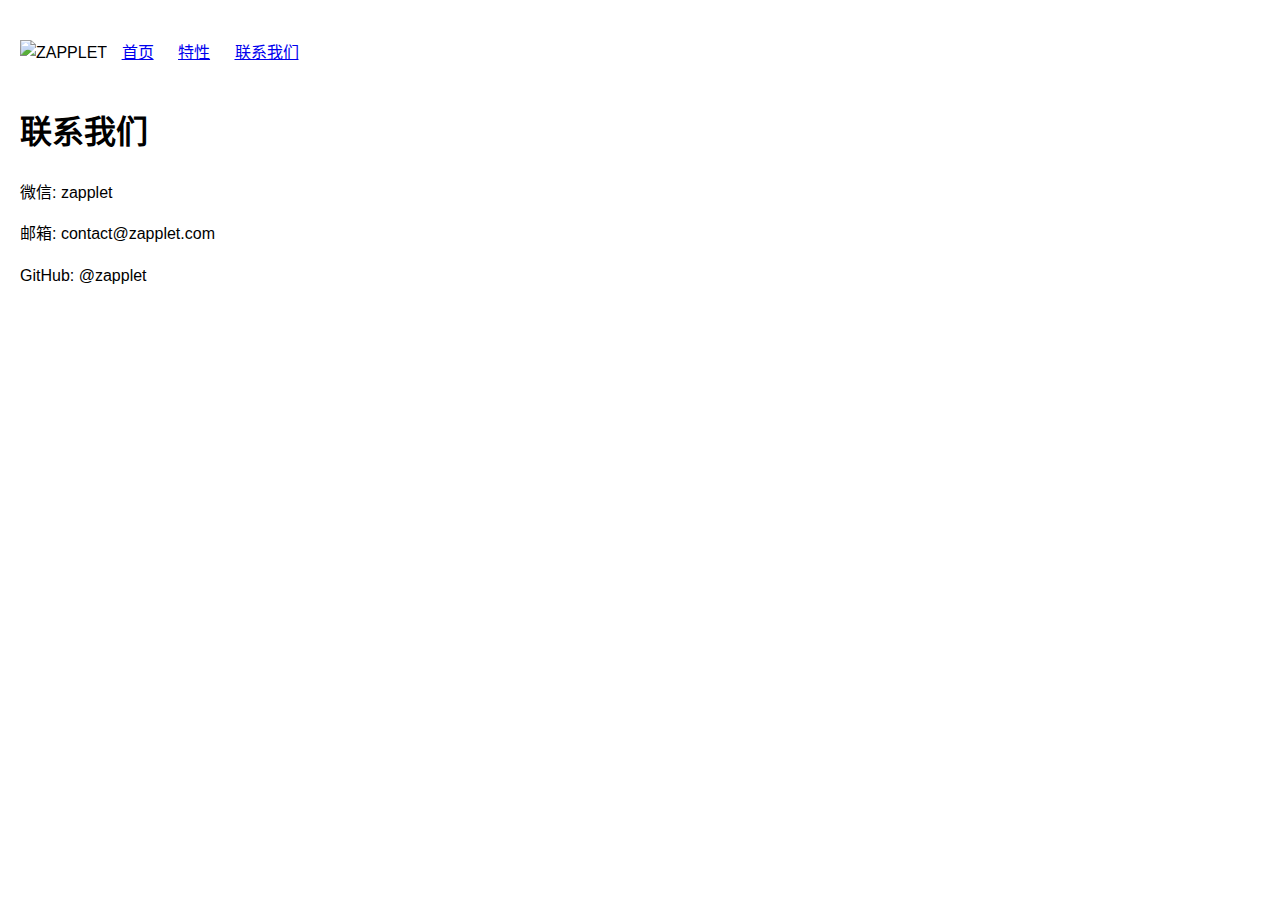
==== contact.html @ 9c32794b "Create contact.html" ====
<!DOCTYPE html>
<html lang="zh-CN">
<head>
    <meta charset="UTF-8">
    <meta name="viewport" content="width=device-width, initial-scale=1.0">
    <title>联系我们 - ZAPPLET</title>
    <link rel="icon" type="image/x-icon" href="favicon.ico">
    <style>
        body {
            font-family: -apple-system, BlinkMacSystemFont, "Segoe UI", Roboto, sans-serif;
            margin: 0;
            padding: 20px;
            line-height: 1.6;
        }
        .logo { width: 100px; }
        nav { padding: 20px 0; }
        nav a { margin: 0 10px; }
    </style>
</head>
<body>
    <nav>
        <img src="logo.svg" alt="ZAPPLET" class="logo">
        <a href="index.html">首页</a>
        <a href="features.html">特性</a>
        <a href="contact.html">联系我们</a>
    </nav>
    
    <main>
        <h1>联系我们</h1>
        <p>微信: zapplet</p>
        <p>邮箱: contact@zapplet.com</p>
        <p>GitHub: @zapplet</p>
    </main>
</body>
</html>
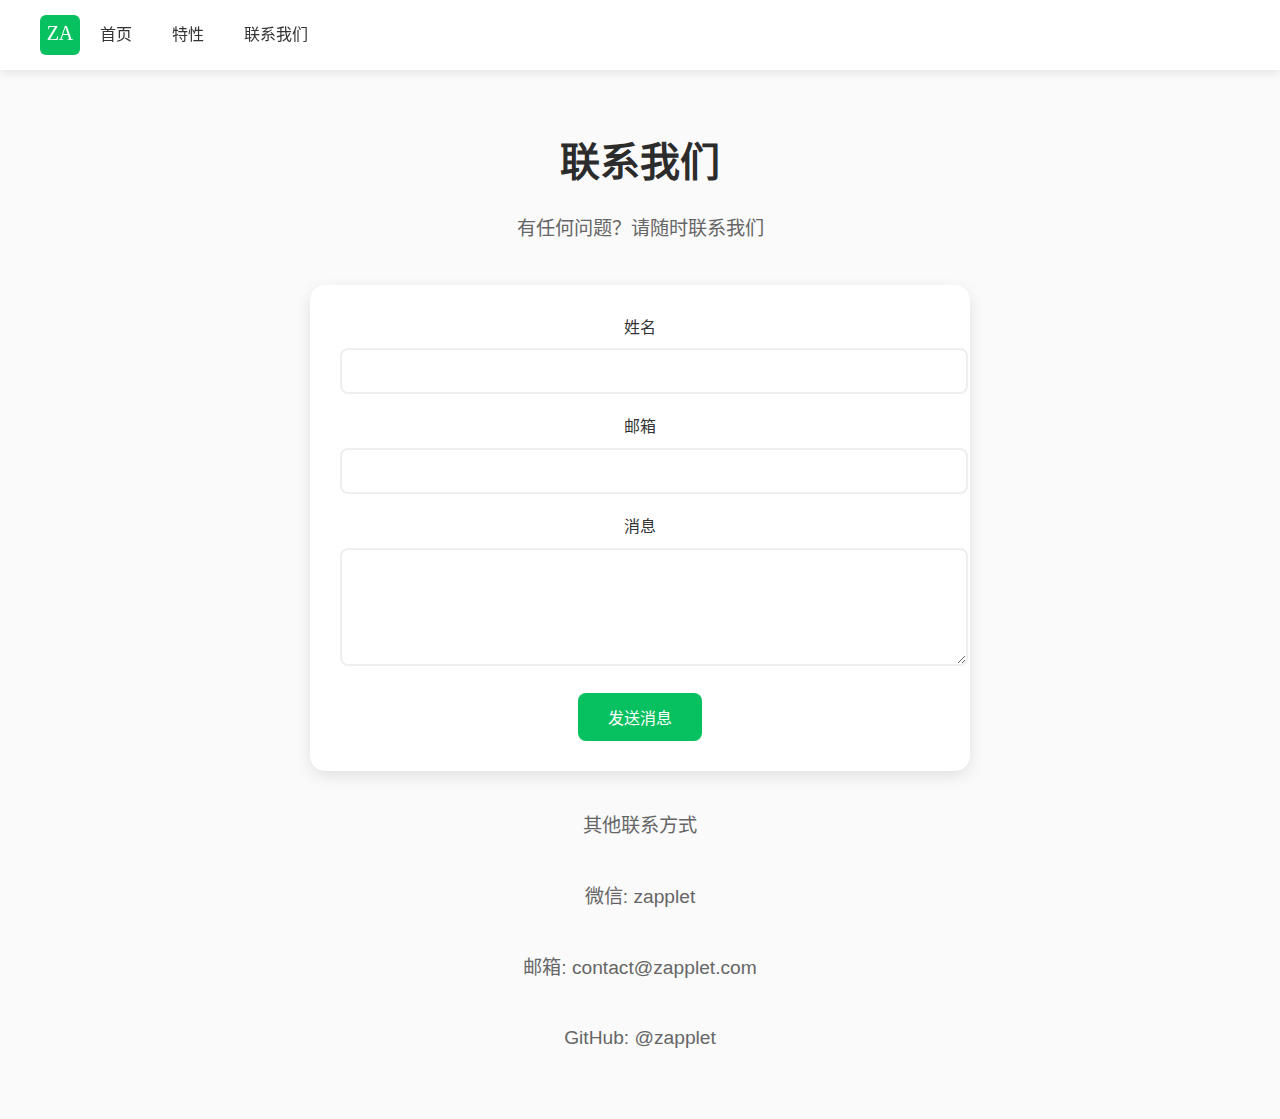
==== commit 2b4013d3: "Update contact.html" ====
--- a/contact.html
+++ b/contact.html
@@ -5,17 +5,7 @@
     <meta name="viewport" content="width=device-width, initial-scale=1.0">
     <title>联系我们 - ZAPPLET</title>
     <link rel="icon" type="image/x-icon" href="favicon.ico">
-    <style>
-        body {
-            font-family: -apple-system, BlinkMacSystemFont, "Segoe UI", Roboto, sans-serif;
-            margin: 0;
-            padding: 20px;
-            line-height: 1.6;
-        }
-        .logo { width: 100px; }
-        nav { padding: 20px 0; }
-        nav a { margin: 0 10px; }
-    </style>
+    <link rel="stylesheet" href="styles.css">
 </head>
 <body>
     <nav>
@@ -27,9 +17,33 @@
     
     <main>
         <h1>联系我们</h1>
-        <p>微信: zapplet</p>
-        <p>邮箱: contact@zapplet.com</p>
-        <p>GitHub: @zapplet</p>
+        <p>有任何问题？请随时联系我们</p>
+        
+        <form class="contact-form">
+            <div class="form-group">
+                <label for="name">姓名</label>
+                <input type="text" id="name" name="name" required>
+            </div>
+            
+            <div class="form-group">
+                <label for="email">邮箱</label>
+                <input type="email" id="email" name="email" required>
+            </div>
+            
+            <div class="form-group">
+                <label for="message">消息</label>
+                <textarea id="message" name="message" rows="5" required></textarea>
+            </div>
+            
+            <button type="submit" class="submit-btn">发送消息</button>
+        </form>
+        
+        <div style="margin-top: 40px; animation: fadeIn 1s ease 0.5s both;">
+            <p>其他联系方式</p>
+            <p>微信: zapplet</p>
+            <p>邮箱: contact@zapplet.com</p>
+            <p>GitHub: @zapplet</p>
+        </div>
     </main>
 </body>
 </html>
--- a/styles.css
+++ b/styles.css
@@ -0,0 +1,196 @@
+/* 基础样式 */
+body {
+    font-family: -apple-system, BlinkMacSystemFont, "Segoe UI", Roboto, sans-serif;
+    margin: 0;
+    padding: 0;
+    line-height: 1.6;
+    background: #fafafa;
+}
+
+/* 导航栏 */
+nav {
+    background: white;
+    padding: 15px 40px;
+    box-shadow: 0 2px 10px rgba(0,0,0,0.1);
+    display: flex;
+    align-items: center;
+    position: sticky;
+    top: 0;
+    z-index: 100;
+}
+
+.logo {
+    width: 40px;
+    transition: transform 0.3s ease;
+}
+
+.logo:hover {
+    transform: scale(1.1);
+}
+
+nav a {
+    margin: 0 20px;
+    text-decoration: none;
+    color: #333;
+    font-weight: 500;
+    position: relative;
+    transition: color 0.3s ease;
+}
+
+nav a::after {
+    content: '';
+    position: absolute;
+    bottom: -5px;
+    left: 0;
+    width: 0;
+    height: 2px;
+    background: #07C160;
+    transition: width 0.3s ease;
+}
+
+nav a:hover {
+    color: #07C160;
+}
+
+nav a:hover::after {
+    width: 100%;
+}
+
+/* 主要内容区 */
+main {
+    max-width: 1200px;
+    margin: 60px auto;
+    padding: 0 20px;
+    text-align: center;
+}
+
+h1 {
+    font-size: 2.5em;
+    color: #2c2c2c;
+    margin-bottom: 20px;
+    animation: slideDown 0.8s ease;
+}
+
+p {
+    font-size: 1.2em;
+    color: #666;
+    margin-bottom: 40px;
+    animation: fadeIn 1s ease 0.3s both;
+}
+
+/* 特性卡片 */
+.features-grid {
+    display: grid;
+    grid-template-columns: repeat(auto-fit, minmax(300px, 1fr));
+    gap: 30px;
+    padding: 20px;
+}
+
+.feature-card {
+    background: white;
+    padding: 30px;
+    border-radius: 15px;
+    box-shadow: 0 5px 15px rgba(0,0,0,0.1);
+    transition: transform 0.3s ease;
+    animation: fadeIn 0.8s ease backwards;
+}
+
+.feature-card:hover {
+    transform: translateY(-5px);
+}
+
+.feature-icon {
+    width: 60px;
+    height: 60px;
+    margin-bottom: 20px;
+}
+
+/* 联系表单 */
+.contact-form {
+    max-width: 600px;
+    margin: 0 auto;
+    padding: 30px;
+    background: white;
+    border-radius: 15px;
+    box-shadow: 0 5px 15px rgba(0,0,0,0.1);
+    animation: slideUp 0.8s ease;
+}
+
+.form-group {
+    margin-bottom: 20px;
+}
+
+.form-group label {
+    display: block;
+    margin-bottom: 8px;
+    color: #333;
+    font-weight: 500;
+}
+
+.form-group input,
+.form-group textarea {
+    width: 100%;
+    padding: 12px;
+    border: 2px solid #eee;
+    border-radius: 8px;
+    font-size: 16px;
+    transition: border-color 0.3s ease;
+}
+
+.form-group input:focus,
+.form-group textarea:focus {
+    border-color: #07C160;
+    outline: none;
+}
+
+.submit-btn {
+    background: #07C160;
+    color: white;
+    border: none;
+    padding: 12px 30px;
+    border-radius: 8px;
+    font-size: 16px;
+    cursor: pointer;
+    transition: background-color 0.3s ease;
+}
+
+.submit-btn:hover {
+    background: #05a050;
+}
+
+/* 动画 */
+@keyframes slideDown {
+    from { transform: translateY(-30px); opacity: 0; }
+    to { transform: translateY(0); opacity: 1; }
+}
+
+@keyframes slideUp {
+    from { transform: translateY(30px); opacity: 0; }
+    to { transform: translateY(0); opacity: 1; }
+}
+
+@keyframes fadeIn {
+    from { opacity: 0; }
+    to { opacity: 1; }
+}
+
+@keyframes float {
+    0% { transform: translateY(0px); }
+    50% { transform: translateY(-20px); }
+    100% { transform: translateY(0px); }
+}
+
+/* 响应式设计 */
+@media (max-width: 768px) {
+    nav {
+        padding: 15px 20px;
+    }
+    
+    h1 {
+        font-size: 2em;
+    }
+    
+    .features-grid {
+        grid-template-columns: 1fr;
+    }
+}
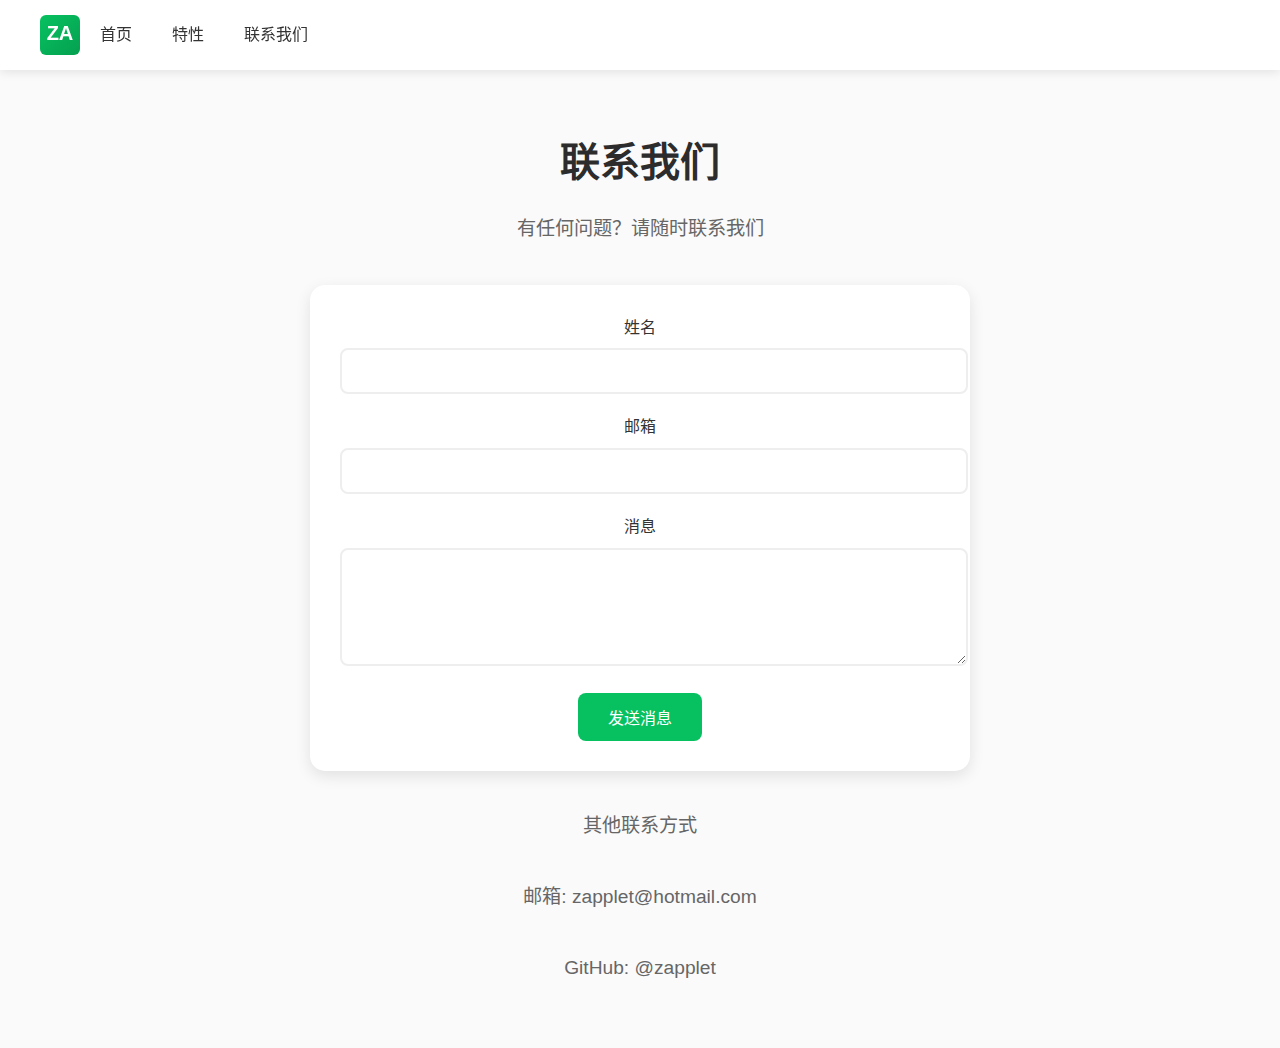
==== commit abc31d1a: "Update contact.html" ====
--- a/contact.html
+++ b/contact.html
@@ -40,8 +40,7 @@
         
         <div style="margin-top: 40px; animation: fadeIn 1s ease 0.5s both;">
             <p>其他联系方式</p>
-            <p>微信: zapplet</p>
-            <p>邮箱: contact@zapplet.com</p>
+            <p>邮箱: zapplet@hotmail.com</p>
             <p>GitHub: @zapplet</p>
         </div>
     </main>
